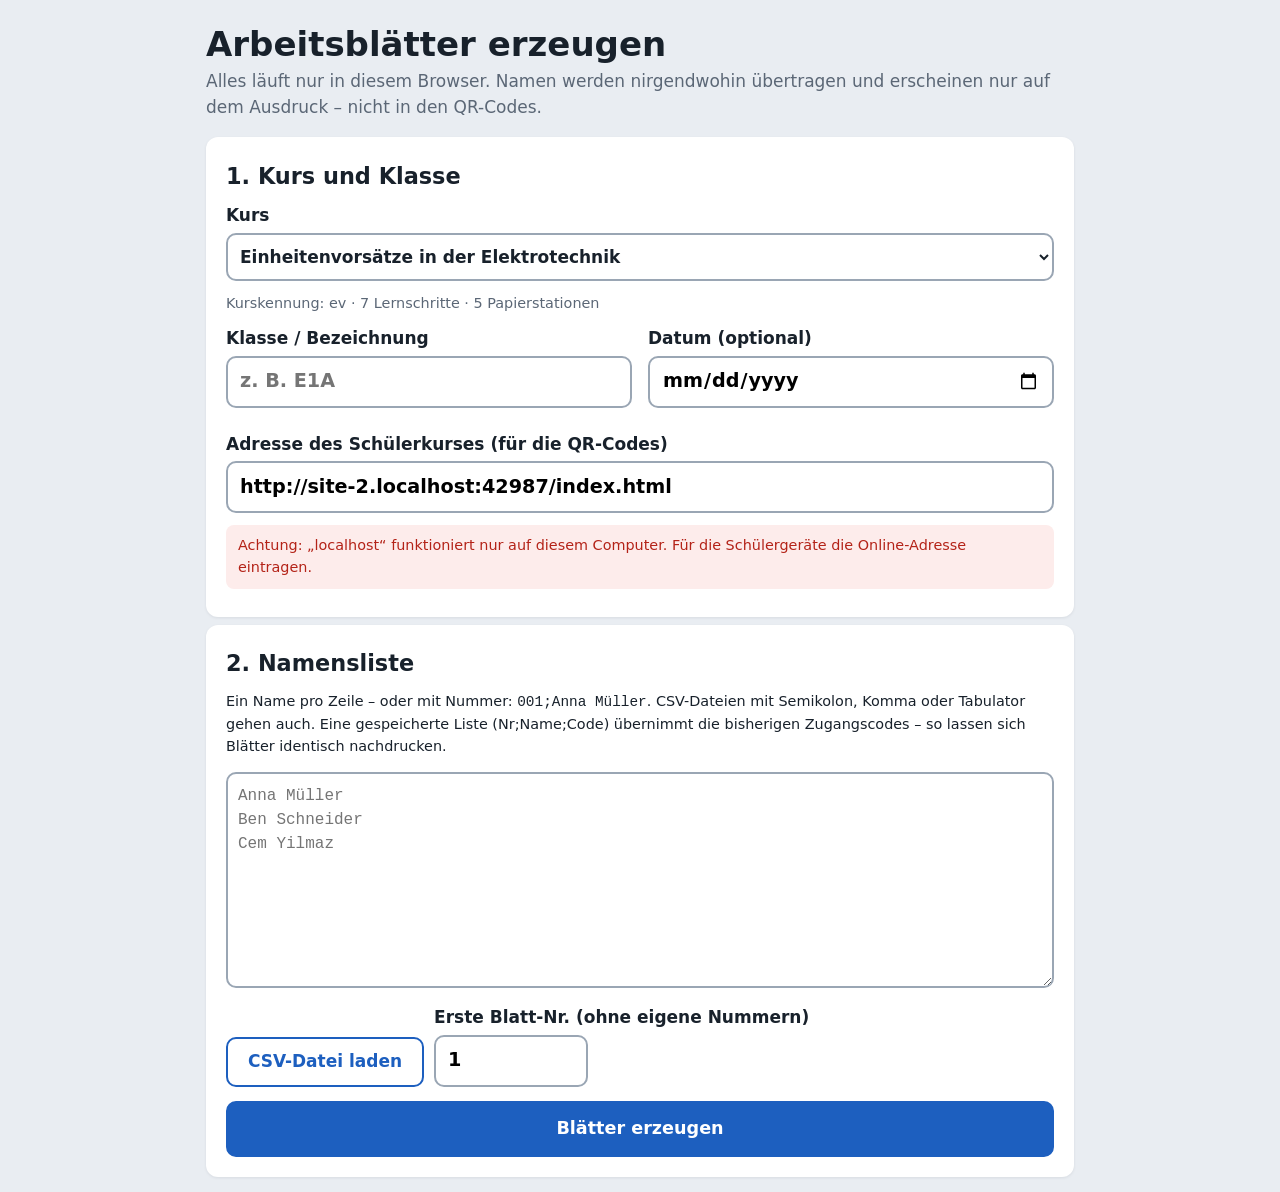
==== lehrer.html @ 8e154f59 "E-Learning-Kurs Einheitenvorsätze mit QR-Arbeitsblättern Schülerkurs (7 Schritte, 5 Papierstationen," ====
<!doctype html>
<html lang="de">
<head>
  <meta charset="utf-8">
  <meta name="viewport" content="width=device-width, initial-scale=1">
  <meta name="referrer" content="no-referrer">
  <meta name="robots" content="noindex">
  <title>Lehrerwerkzeug – Arbeitsblätter erzeugen</title>
  <link rel="stylesheet" href="styles.css">
  <link rel="stylesheet" href="arbeitsblatt.css">
</head>
<body class="lehrer">
  <div class="no-print lehrer-ui">
    <header class="lehrer-kopf">
      <h1>Arbeitsblätter erzeugen</h1>
      <p>Alles läuft nur in diesem Browser. Namen werden nirgendwohin übertragen und erscheinen nur auf dem Ausdruck – nicht in den QR-Codes.</p>
    </header>

    <section class="karte">
      <h2>1. Kurs und Klasse</h2>
      <label class="feld">Kurs
        <select id="kurs" class="auswahl"></select>
      </label>
      <div class="klein grau" id="kurs-info"></div>
      <div class="zwei-spalten">
        <label class="feld">Klasse / Bezeichnung<input id="klasse" placeholder="z. B. E1A"></label>
        <label class="feld">Datum (optional)<input id="datum" type="date"></label>
      </div>
      <label class="feld">Adresse des Schülerkurses (für die QR-Codes)
        <input id="basis" spellcheck="false">
      </label>
      <div id="basis-hinweis" class="klein"></div>
    </section>

    <section class="karte">
      <h2>2. Namensliste</h2>
      <p class="klein">Ein Name pro Zeile – oder mit Nummer: <code>001;Anna Müller</code>. CSV-Dateien mit Semikolon, Komma oder Tabulator gehen auch.
        Eine gespeicherte Liste (Nr;Name;Code) übernimmt die bisherigen Zugangscodes – so lassen sich Blätter identisch nachdrucken.</p>
      <textarea id="namen" rows="8" placeholder="Anna Müller&#10;Ben Schneider&#10;Cem Yilmaz"></textarea>
      <div class="zeile-knoepfe">
        <label class="btn datei-btn">CSV-Datei laden<input id="datei" type="file" accept=".csv,.txt,text/csv,text/plain"></label>
        <label class="feld inline">Erste Blatt-Nr. (ohne eigene Nummern)<input id="start" type="number" min="1" max="999" value="1"></label>
      </div>
      <button class="btn primaer gross" id="erzeugen" type="button">Blätter erzeugen</button>
      <div id="meldungen"></div>
    </section>

    <section class="karte" id="ergebnis" hidden>
      <h2>3. Prüfen, speichern, drucken</h2>
      <div class="zeile-knoepfe">
        <button class="btn primaer" id="drucken" type="button">🖨 Alle Blätter drucken</button>
        <button class="btn" id="liste-drucken" type="button">Klassenliste drucken</button>
        <button class="btn" id="csv" type="button">Liste mit Codes speichern (CSV)</button>
      </div>
      <p class="klein grau">Tipp: Die CSV-Liste aufbewahren. Sie ordnet Blatt-Nr. und Namen zu und kann auf der Prüfseite geladen werden. Beim Drucken „Hintergrundgrafiken“ aktivieren, damit die Rechenkästchen erscheinen.</p>
      <div class="tabelle-wrap"><table class="liste" id="tabelle"></table></div>
    </section>
  </div>

  <div id="klassenliste" class="klassenliste"></div>
  <div id="blaetter" class="blaetter"></div>

  <script src="lib/core.js"></script>
  <script src="lib/qrcode.js"></script>
  <!-- Kurse: weitere Kursdateien hier ergänzen -->
  <script src="kurse/einheitenvorsaetze.js"></script>
  <script src="lehrer.js"></script>
</body>
</html>
---- styles.css ----
/* Schülerkurs – Gestaltung (sachlich, mobil zuerst) */
:root {
  --bg: #f2f4f7;
  --karte: #ffffff;
  --text: #18212b;
  --grau: #5b6776;
  --linie: #d5dce5;
  --akzent: #1d5fbf;
  --akzent-dunkel: #164a96;
  --akzent-hell: #e9f1fd;
  --ok: #147a3c;
  --ok-hell: #e7f5ec;
  --falsch: #b42318;
  --falsch-hell: #fdeceb;
  --papier: #a65308;
  --papier-hell: #fff3e0;
  --wdh: #5b3cc4;
  --wdh-hell: #f1edfd;
  --radius: 12px;
}
* { box-sizing: border-box; }
html { -webkit-text-size-adjust: 100%; }
body {
  margin: 0;
  background: var(--bg);
  color: var(--text);
  font: 17px/1.5 system-ui, -apple-system, "Segoe UI", Roboto, "Helvetica Neue", Arial, sans-serif;
}
#app { max-width: 760px; margin: 0 auto; padding: 0 16px 48px; }
h1, h2 { line-height: 1.25; margin: 0.2em 0 0.6em; }
h2 { font-size: 1.4rem; }
sup { font-size: 0.7em; line-height: 0; }
kbd {
  display: inline-block; min-width: 1.7em; padding: 1px 6px; text-align: center;
  border: 1px solid #9aa6b4; border-bottom-width: 3px; border-radius: 6px;
  background: #fff; font: 600 0.9em/1.4 system-ui, sans-serif; color: var(--text);
}
.klein { font-size: 0.9rem; }
.grau { color: var(--grau); }

/* Kopf und Fortschritt */
.kopf { position: sticky; top: 0; z-index: 5; background: var(--bg); padding: 10px 0 8px; }
.kopf-zeile { display: flex; align-items: center; justify-content: space-between; gap: 8px; }
.kopf-titel { display: flex; flex-direction: column; line-height: 1.2; }
.kopf-titel .kurs { font-weight: 700; }
.kopf-titel .blatt { color: var(--grau); font-size: 0.9rem; }
.fortschritt-info { display: flex; justify-content: space-between; margin: 8px 0 4px; font-size: 0.95rem; font-weight: 600; }
.papierzahl { color: var(--papier); white-space: nowrap; }
.fortschritt { display: flex; gap: 3px; }
.fortschritt .seg { flex: 1; height: 10px; border-radius: 3px; background: #d9dfe7; }
.fortschritt .seg.papier { background: #f0d9b5; }
.fortschritt .seg.fertig { background: var(--akzent); }
.fortschritt .seg.papier.fertig { background: var(--papier); }
.fortschritt .seg.aktuell { background: #fff; box-shadow: inset 0 0 0 2px var(--akzent); }
.fortschritt .seg.papier.aktuell { box-shadow: inset 0 0 0 2px var(--papier); }

/* Karten */
.karte {
  background: var(--karte); border-radius: var(--radius); padding: 20px;
  box-shadow: 0 1px 3px rgba(16, 24, 40, .08); margin-top: 8px;
}
.karte.papier-karte { border-top: 6px solid var(--papier); }
.badge {
  display: inline-block; font-size: 0.85rem; font-weight: 700; letter-spacing: .02em;
  padding: 3px 10px; border-radius: 99px; background: var(--akzent-hell); color: var(--akzent-dunkel);
}
.badge.papier { background: var(--papier-hell); color: var(--papier); }
.badge.wdh { background: var(--wdh-hell); color: var(--wdh); }
.badge.check { background: #e8ecf1; color: #273444; }
.badge.ok { background: var(--ok-hell); color: var(--ok); }

.erklaerung p { margin: 0.4em 0 0.8em; }
.bsp {
  background: #f6f8fb; border-left: 4px solid #9aa6b4; padding: 10px 14px; border-radius: 6px;
  margin: 10px 0; font-variant-numeric: tabular-nums;
}
.bsp.gross { font-size: 1.25rem; font-weight: 600; line-height: 1.7; }
.merke { background: var(--akzent-hell); border-left: 4px solid var(--akzent); padding: 10px 14px; border-radius: 6px; margin: 10px 0; }
.warn { background: var(--falsch-hell); border-left: 4px solid var(--falsch); padding: 10px 14px; border-radius: 6px; margin: 10px 0; }
.tab { border-collapse: collapse; margin: 10px 0; width: 100%; }
.tab td { padding: 6px 8px; border-bottom: 1px solid var(--linie); vertical-align: top; }
.tab td.klein { color: var(--grau); }
.papier-teil { margin-top: 28px; padding-top: 14px; border-top: 5px solid var(--papier); }
.papier-teil h3 { margin: 8px 0; font-size: 1.2rem; }
.papier-anleitung { background: var(--papier-hell); border-radius: 8px; padding: 8px 12px; margin-bottom: 8px; }
.papier-anleitung ol { margin: 4px 0; padding-left: 1.3em; }

/* Stufenleiter */
.leiter { margin: 12px 0; }
.leiter-reihe { display: flex; gap: 4px; }
.stufe {
  flex: 1; min-width: 0; display: flex; flex-direction: column; align-items: center;
  border: 2px solid #b8c6da; background: #eef3fa; border-radius: 8px; padding: 6px 0 4px;
}
.stufe .z { font-size: 1.35rem; font-weight: 700; line-height: 1.2; }
.stufe .p { font-size: 0.78rem; color: var(--grau); }
.stufe .n { font-size: 0.68rem; color: var(--grau); }
.stufe.einheit { background: #e6e9ee; border-color: #a5afbc; }
.stufe.von { background: var(--akzent); border-color: var(--akzent); color: #fff; }
.stufe.von .p, .stufe.von .n { color: #e6eefb; }
.stufe.nach { border: 3px dashed var(--akzent); background: #fff; }
.leiter-info, .leiter-pfeile { font-size: 0.85rem; color: var(--grau); text-align: center; margin-top: 4px; }
.leiter-pfeile { display: flex; justify-content: space-between; gap: 8px; font-weight: 600; color: var(--text); }

/* Aufgaben */
.aufgabe { border: 2px solid var(--linie); border-radius: var(--radius); padding: 14px; margin: 16px 0; }
.aufgabe.ist-ok { border-color: #8cc9a2; }
.aufgabe.ist-falsch { border-color: #e7a59f; }
.frage { font-weight: 600; margin-bottom: 10px; }
.mc { display: grid; gap: 8px; }
.option, .chip {
  min-height: 48px; border: 2px solid var(--linie); background: #fff; border-radius: 10px;
  padding: 8px 14px; font: inherit; color: inherit; text-align: left; cursor: pointer;
}
.option.gewaehlt, .chip.gewaehlt { border-color: var(--akzent); background: var(--akzent-hell); box-shadow: inset 0 0 0 1px var(--akzent); }
.option.richtig { border-color: var(--ok); background: var(--ok-hell); }
.option.falsch { border-color: var(--falsch); background: var(--falsch-hell); }
.option:disabled, .chip:disabled { cursor: default; color: inherit; opacity: 1; }
.chips, .vorsatzwahl { display: flex; flex-wrap: wrap; gap: 8px; }
.chip { text-align: center; min-width: 48px; }
.vorsatzwahl .chip { font-weight: 700; font-size: 1.1rem; }
.gruppe { margin: 12px 0; }
.gruppe-titel { font-size: 0.95rem; font-weight: 600; margin-bottom: 6px; }

.num-zeile { display: flex; flex-wrap: wrap; align-items: center; gap: 8px; margin: 6px 0; font-size: 1.15rem; }
.num-zeile .vor, .num-zeile .nach { font-weight: 600; }
.feldgruppe { display: inline-flex; align-items: center; gap: 8px; flex-wrap: wrap; }
.mit-hoch .feldgruppe { flex-wrap: nowrap; }
.eingabe {
  font: inherit; font-size: 1.2rem; width: 9.5em; min-height: 50px; padding: 6px 10px;
  border: 2px solid #9aa6b4; border-radius: 10px; background: #fff; color: var(--text);
}
.eingabe.mittel { width: 5.5em; }
.num-zeile.mit-hoch { margin-top: 14px; }
.eingabe.hoch { width: 4.2em; font-size: 1rem; min-height: 42px; position: relative; top: -0.8em; margin-left: -6px; }
.eingabe:focus, .auswahl:focus, .option:focus-visible, .chip:focus-visible, .btn:focus-visible { outline: 3px solid #8fb6f0; outline-offset: 1px; }
.eingabe:disabled { background: #f5f7fa; color: var(--text); -webkit-text-fill-color: var(--text); }

.match { display: grid; gap: 10px; }
.match-zeile { display: grid; grid-template-columns: 1fr 1fr; gap: 10px; align-items: center; padding: 6px; border-radius: 8px; }
.match-zeile .links { font-weight: 600; }
.match-zeile.richtig { background: var(--ok-hell); }
.match-zeile.falsch { background: var(--falsch-hell); }
.auswahl { font: inherit; min-height: 48px; width: 100%; padding: 6px 8px; border: 2px solid #9aa6b4; border-radius: 10px; background: #fff; color: var(--text); }

.tr-display {
  font-family: "Consolas", "Courier New", monospace; font-size: 1.5rem; background: #d9e2cf; color: #1d2a12;
  display: inline-block; padding: 6px 16px; border-radius: 6px; margin: 8px 0; border: 2px solid #8a9a7a;
}
.papierhaken { display: flex; gap: 10px; align-items: flex-start; margin: 12px 0 4px; padding: 10px; background: var(--papier-hell); border-radius: 8px; cursor: pointer; }
.papierhaken input { width: 26px; height: 26px; flex: none; margin: 0; accent-color: var(--papier); }

.meldung { color: var(--falsch); font-weight: 600; min-height: 0.5em; margin: 6px 0; }
.fb { margin-top: 12px; padding: 12px 14px; border-radius: 10px; }
.fb.ok { background: var(--ok-hell); color: #0e4f28; }
.fb.ok b { color: var(--ok); }
.fb.falsch { background: var(--falsch-hell); }
.fb.falsch > b { color: var(--falsch); }
.fb .erkl { font-size: 0.92rem; }
.fb .loesung { margin: 8px 0; padding: 8px 10px; background: #fff; border-radius: 8px; }
.tipp { margin: 8px 0; }
.tipp summary { cursor: pointer; color: var(--akzent); font-weight: 600; min-height: 32px; }
.bereiche li { font-weight: 600; margin: 4px 0; }
.check-review { margin-top: 16px; }
.check-review summary { cursor: pointer; font-weight: 600; color: var(--akzent); min-height: 40px; }
.review { border-top: 1px solid var(--linie); padding: 10px 0; }
.review .loesung { font-size: 0.95rem; color: #24313f; }

/* Knöpfe */
.btn {
  font: inherit; font-weight: 600; min-height: 48px; padding: 10px 20px; border-radius: 10px;
  border: 2px solid var(--akzent); background: #fff; color: var(--akzent); cursor: pointer;
}
.btn.primaer { background: var(--akzent); color: #fff; }
.btn.primaer:hover { background: var(--akzent-dunkel); }
.btn.gross { width: 100%; font-size: 1.1rem; min-height: 56px; }
.btn:disabled { background: #c9d1db; border-color: #c9d1db; color: #fff; cursor: not-allowed; }
.btn.klein-btn { min-height: 44px; padding: 6px 12px; font-size: 0.95rem; }
.btn.gefahr { border-color: var(--falsch); color: var(--falsch); }
.btn.hell { border-color: #fff; background: transparent; color: #fff; }
.aufgabe > .btn { margin-top: 6px; }
.weiter-leiste { margin-top: 20px; text-align: center; }
.weiter-leiste .klein { margin-top: 6px; }

/* Video */
.video { margin: 12px 0; border-radius: 10px; overflow: hidden; background: #1f2732; color: #fff; }
.video-platzhalter { padding: 20px; text-align: center; display: grid; gap: 10px; justify-items: center; }
.video-platzhalter .grau { color: #c3ccd7; }
.video-titel { font-weight: 700; font-size: 1.1rem; }
.video.geladen { aspect-ratio: 16 / 9; }
.video iframe { width: 100%; height: 100%; border: 0; display: block; }

/* Start */
.start { margin-top: 24px; }
.feld { display: block; margin: 12px 0; font-weight: 600; }
.feld input { display: block; width: 100%; margin-top: 4px; font: inherit; font-size: 1.2rem; min-height: 52px; padding: 8px 12px; border: 2px solid #9aa6b4; border-radius: 10px; }
.hinweis { padding: 10px 12px; border-radius: 8px; margin: 8px 0; }
.hinweis.falsch { background: var(--falsch-hell); color: var(--falsch); }

/* Übersicht */
.overlay { position: fixed; inset: 0; background: rgba(15, 23, 32, .55); z-index: 20; display: flex; justify-content: center; align-items: flex-start; padding: 16px; overflow-y: auto; }
.panel { background: #fff; color: var(--text); border-radius: var(--radius); padding: 20px; max-width: 560px; width: 100%; }
.uebersicht { list-style: none; padding: 0; margin: 0 0 12px; }
.uebersicht li { padding: 6px 4px; border-bottom: 1px solid var(--linie); display: flex; gap: 8px; }
.uebersicht li .st { width: 1.4em; flex: none; font-weight: 700; color: var(--ok); }
.uebersicht li.aktuell { font-weight: 700; }
.uebersicht li.aktuell .st { color: var(--akzent); }
.uebersicht li:not(.erledigt):not(.aktuell) { color: var(--grau); }
.panel-knoepfe { display: flex; flex-wrap: wrap; gap: 10px; justify-content: space-between; }

/* Erfolgsbildschirm */
body.erfolg-modus { background: #147a3c; }
.erfolg { color: #fff; text-align: center; padding: 24px 0 32px; }
.erfolg .haken { width: min(62vw, 280px); margin: 0 auto 12px; }
.erfolg .haken svg { width: 100%; height: auto; display: block; }
.erfolg h1 { font-size: clamp(1.5rem, 6vw, 2.4rem); letter-spacing: .02em; margin: 0.2em 0; }
.erfolg-kurs { font-size: 1.15rem; opacity: .95; margin-bottom: 16px; }
.erfolg-daten { display: grid; grid-template-columns: auto auto; gap: 4px 16px; justify-content: center; text-align: left; margin: 0 auto 20px; font-size: 1.05rem; }
.erfolg-daten dt { opacity: .9; }
.erfolg-daten dd { margin: 0; font-weight: 700; }
.code-titel { font-weight: 600; text-transform: uppercase; letter-spacing: .08em; }
.code {
  display: inline-block; background: #fff; color: #0c2d18; border-radius: 12px; padding: 10px 24px; margin: 6px 0 12px;
  font: 700 clamp(2rem, 10vw, 3.4rem)/1.2 "Consolas", "Courier New", monospace; letter-spacing: .08em;
}
.erfolg-text { max-width: 30em; margin: 0 auto 16px; font-size: 1.05rem; }
.erfolg-qr .qr { width: 170px; margin: 0 auto 4px; background: #fff; padding: 6px; border-radius: 8px; }
.erfolg-qr svg { display: block; width: 100%; height: auto; }
.erfolg-unten { margin-top: 20px; }

@media (max-width: 480px) {
  body { font-size: 16px; }
  .karte { padding: 14px; }
  .stufe .n { display: none; }
  .stufe .z { font-size: 1.1rem; }
  .stufe .p { font-size: 0.66rem; }
  .match-zeile { grid-template-columns: 1fr; gap: 4px; }
  .leiter-pfeile { font-size: 0.75rem; }
}
@media (prefers-reduced-motion: reduce) { * { scroll-behavior: auto !important; } }

/* Prüfseite */
.code-eingabe { font-family: "Consolas", "Courier New", monospace !important; font-size: 1.8rem !important; letter-spacing: .12em; text-transform: uppercase; }
.pruef-ergebnis { margin-top: 16px; border-radius: var(--radius); padding: 14px 16px; border: 3px solid; }
.pruef-ergebnis.gueltig { border-color: var(--ok); background: var(--ok-hell); }
.pruef-ergebnis.ungueltig { border-color: var(--falsch); background: var(--falsch-hell); }
.pruef-status { font-size: 1.4rem; font-weight: 800; }
.gueltig .pruef-status { color: var(--ok); }
.ungueltig .pruef-status { color: var(--falsch); }
.pruef-daten { display: grid; grid-template-columns: auto 1fr; gap: 6px 16px; margin: 12px 0 0; }
.pruef-daten dt { color: var(--grau); }
.pruef-daten dd { margin: 0; font-weight: 700; }
.pruef-daten dd.gross { font-size: 1.4rem; }
.mono { font-family: "Consolas", "Courier New", monospace; letter-spacing: .05em; }
.abgleich { margin-top: 8px; padding: 8px 12px; border-radius: 8px; font-weight: 700; }
.abgleich.ok { background: #fff; color: var(--ok); }
.abgleich.falsch { background: var(--falsch); color: #fff; }
details.karte summary { cursor: pointer; min-height: 32px; }
.datei-btn { display: inline-flex; align-items: center; }
.datei-btn input { display: none; }
---- arbeitsblatt.css ----
/* Lehrerwerkzeug und A4-Arbeitsblätter (Schwarz-Weiß-tauglich) */

/* ---------- Bildschirm: Lehreroberfläche ---------- */
body.lehrer { background: #e9edf2; }
.lehrer-ui { max-width: 900px; margin: 0 auto; padding: 16px; }
.lehrer-kopf h1 { margin-bottom: 4px; }
.lehrer-kopf p { margin-top: 0; color: var(--grau); }
.lehrer textarea {
  width: 100%; font: 1rem/1.5 "Consolas", "Courier New", monospace; padding: 10px;
  border: 2px solid #9aa6b4; border-radius: 10px; resize: vertical;
}
.zwei-spalten { display: grid; grid-template-columns: 1fr 1fr; gap: 0 16px; }
.zeile-knoepfe { display: flex; flex-wrap: wrap; gap: 10px; align-items: flex-end; margin: 10px 0 14px; }
.feld.inline { margin: 0; }
.feld.inline input { width: 8em; }
.feld .auswahl { margin-top: 4px; }
.datei-btn { display: inline-flex; align-items: center; }
.datei-btn input { display: none; }
.hinweis.ok { background: var(--ok-hell); color: var(--ok); }
.tabelle-wrap { overflow-x: auto; }
table.liste { border-collapse: collapse; width: 100%; font-size: 0.95rem; }
table.liste th, table.liste td { border-bottom: 1px solid var(--linie); padding: 6px 8px; text-align: left; }
table.liste td.link { font-size: 0.8rem; word-break: break-all; }
.mono { font-family: "Consolas", "Courier New", monospace; letter-spacing: .05em; }
@media (max-width: 600px) { .zwei-spalten { grid-template-columns: 1fr; } }

/* Vorschau der Blätter am Bildschirm */
.blaetter { display: flex; flex-direction: column; align-items: center; gap: 16px; padding: 16px 0 40px; }
.klassenliste { display: none; }
.blaetter:empty { display: none; }

/* ---------- Das Blatt ---------- */
.blatt {
  width: 210mm; height: 297mm; padding: 10mm 12mm 8mm; background: #fff; color: #000;
  box-shadow: 0 2px 10px rgba(0, 0, 0, .15); display: flex; flex-direction: column;
  font: 10pt/1.35 Arial, "Helvetica Neue", Helvetica, sans-serif; overflow: hidden; position: relative;
}
.blatt sup { font-size: 0.7em; }
.blatt-kopf { display: flex; gap: 6mm; align-items: flex-start; border-bottom: 0.6mm solid #000; padding-bottom: 2mm; }
.kopf-links { flex: 1; }
.blatt-titel { font-size: 15pt; font-weight: 700; }
.blatt-unter { font-size: 9pt; margin-bottom: 0.5mm; }
.angaben { border-collapse: collapse; width: 100%; }
.angaben th { text-align: left; font-weight: 400; font-size: 8.5pt; width: 22mm; padding: 0.8mm 2mm 0.4mm 0; vertical-align: bottom; }
.angaben td { border-bottom: 0.3mm solid #000; padding: 0.8mm 2mm 0.4mm; font-size: 11pt; vertical-align: bottom; }
.angaben td.name { font-size: 13pt; font-weight: 700; }
.angaben td.gross { font-size: 13pt; font-weight: 700; }
.qr-box { width: 31mm; text-align: center; font-size: 7.5pt; }
.qr-box svg { width: 31mm; height: 31mm; display: block; }
.anleitung { font-size: 8.5pt; line-height: 1.3; margin: 1.8mm 0 0.5mm; }
.anleitung .ohne-qr { display: block; font-size: 7.5pt; color: #333; margin-top: 0.8mm; word-break: break-all; }

.station { border: 0.35mm solid #000; border-radius: 1.5mm; margin-top: 1.8mm; padding: 1.2mm 2.5mm 1.6mm; page-break-inside: avoid; }
.st-kopf { display: flex; align-items: baseline; gap: 3mm; margin-bottom: 0.6mm; }
.st-nr { font-weight: 700; background: #000; color: #fff; padding: 0.3mm 2mm; border-radius: 1mm; font-size: 9pt;
  -webkit-print-color-adjust: exact; print-color-adjust: exact; }
.st-titel { font-weight: 700; flex: 1; }
.st-haken { font-size: 8pt; }
.st-aufgabe { font-size: 10.5pt; }
.st-aufgabe .luecke { display: inline-block; width: 30mm; border-bottom: 0.3mm solid #000; height: 1.1em; vertical-align: bottom; }
.st-aufgabe .luecke.kurz { width: 8mm; }
.st-aufgabe .luecke.lang { width: 60mm; }
.st-platz {
  margin-top: 1mm; border: 0.2mm solid #999; position: relative;
  background-image: linear-gradient(#cfcfcf 0.15mm, transparent 0.15mm), linear-gradient(90deg, #cfcfcf 0.15mm, transparent 0.15mm);
  background-size: 5mm 5mm; -webkit-print-color-adjust: exact; print-color-adjust: exact;
}
.st-platz span { position: absolute; left: 1mm; top: 0.3mm; font-size: 7pt; color: #555; background: #fff; padding: 0 1mm; }
.leiter-blatt { border-collapse: collapse; width: 100%; margin: 1mm 0 1.5mm; table-layout: fixed; }
.leiter-blatt th { font-size: 8pt; font-weight: 400; text-align: left; width: 16mm; }
.leiter-blatt td { border: 0.3mm solid #000; height: 6.5mm; text-align: center; font-size: 9pt; }
.leiter-blatt td.fix { background: #e6e6e6; -webkit-print-color-adjust: exact; print-color-adjust: exact; }

.abschluss { margin-top: auto; border: 0.6mm solid #000; border-radius: 1.5mm; padding: 2mm 3mm; display: flex; align-items: center; gap: 5mm; flex-wrap: wrap; }
.abschluss-titel { font-weight: 700; font-size: 11pt; }
.abschluss-titel span { display: block; font-weight: 400; font-size: 7.5pt; }
.code-kaesten { display: flex; align-items: center; gap: 1.2mm; }
.code-kaesten span { width: 8.5mm; height: 9.5mm; border: 0.35mm solid #000; display: inline-block; }
.code-kaesten b { font-size: 14pt; padding: 0 1mm; }
.kontrolle { font-size: 8.5pt; margin-left: auto; }
.blatt-fuss { font-size: 7pt; color: #444; text-align: right; margin-top: 1.5mm; }

/* Station „Verbinden“ */
.verbinden { display: flex; justify-content: space-between; margin: 1.5mm 6mm 0.5mm; }
.vb-spalte { display: flex; flex-direction: column; justify-content: space-around; gap: 1.2mm; }
.vb-item { display: flex; align-items: center; gap: 2.5mm; font-size: 10.5pt; min-height: 5.6mm; }
.vb-spalte.links .vb-item { justify-content: flex-end; }
.punkt { width: 2.4mm; height: 2.4mm; border-radius: 50%; background: #000; display: inline-block; flex: none;
  -webkit-print-color-adjust: exact; print-color-adjust: exact; }

/* Klassenliste */
.liste-blatt { display: block; }
.liste-blatt h1 { font-size: 15pt; margin: 0 0 2mm; }
.liste-blatt table.liste th, .liste-blatt table.liste td { border: 0.3mm solid #000; padding: 2mm; font-size: 10pt; }
.liste-blatt table.liste td:nth-child(4) { width: 40mm; }
.liste-blatt table.liste td:nth-child(5) { width: 16mm; }
.liste-blatt .blatt-fuss { position: absolute; bottom: 8mm; right: 12mm; }

/* ---------- Druck ---------- */
@page { size: A4 portrait; margin: 0; }
@media print {
  html, body, body.lehrer { background: #fff !important; margin: 0; padding: 0; }
  .no-print { display: none !important; }
  .blaetter { display: block; padding: 0; gap: 0; }
  .blatt { box-shadow: none; height: 296.5mm; break-after: page; page-break-after: always; }
  .blatt:last-child { break-after: auto; page-break-after: auto; }
  body.druck-liste .blaetter { display: none; }
  body.druck-liste .klassenliste { display: block; }
  body.druck-blaetter .klassenliste { display: none; }
}
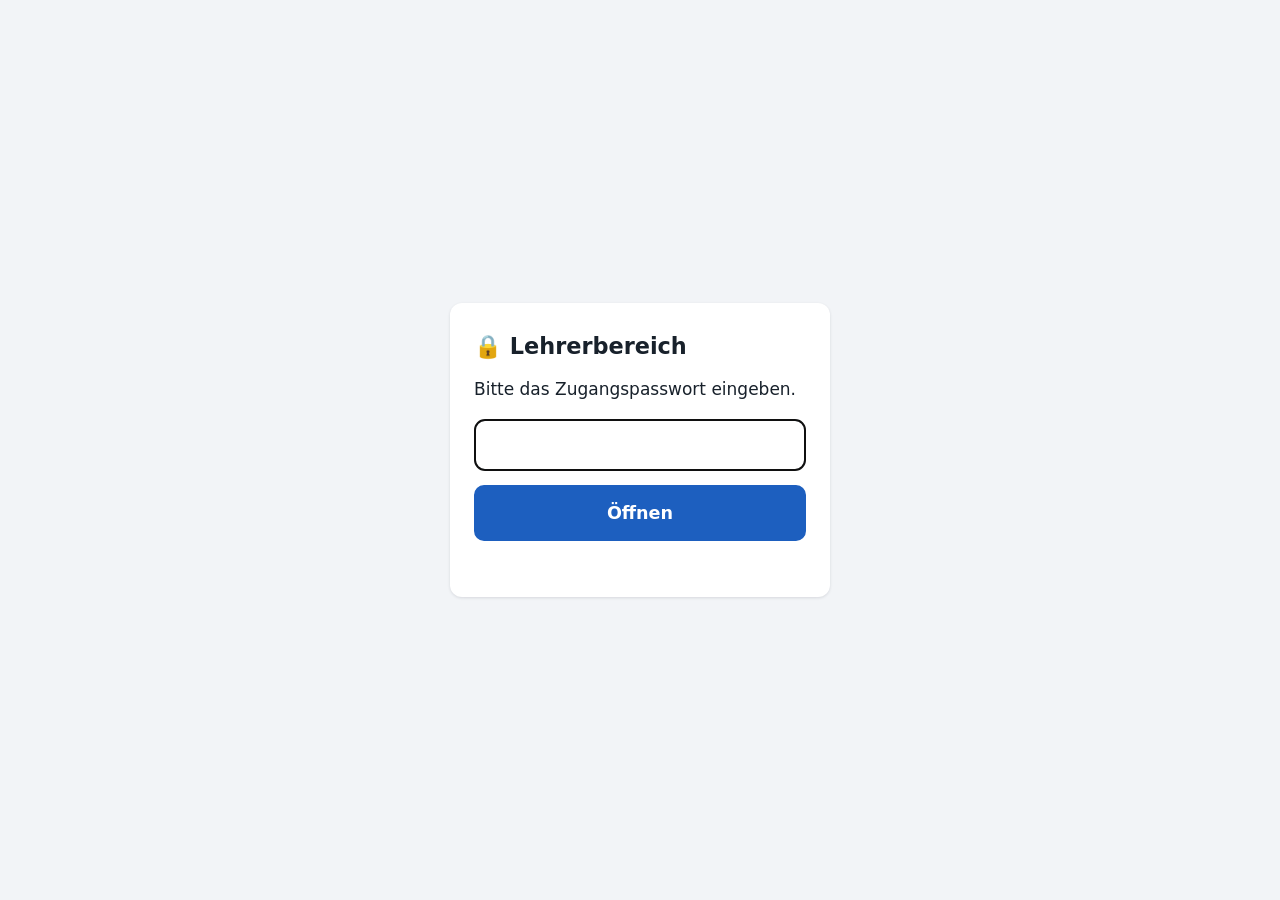
==== commit cff48abc: "Feedback-Frage, Passwortschutz für Lehrerseiten, kein Prüfseiten-Link für Schüler - Feedback-Bildsch" ====
--- a/lehrer.html
+++ b/lehrer.html
@@ -7,6 +7,7 @@
   <meta name="robots" content="noindex">
   <title>Lehrerwerkzeug – Arbeitsblätter erzeugen</title>
   <link rel="stylesheet" href="styles.css">
+  <script src="lib/zugang.js"></script>
   <link rel="stylesheet" href="arbeitsblatt.css">
 </head>
 <body class="lehrer">
--- a/styles.css
+++ b/styles.css
@@ -258,3 +258,12 @@
 details.karte summary { cursor: pointer; min-height: 32px; }
 .datei-btn { display: inline-flex; align-items: center; }
 .datei-btn input { display: none; }
+
+/* Passwortsperre (Lehrerseiten) */
+html.gesperrt body > *:not(.zugang) { display: none !important; }
+.zugang { min-height: 100vh; display: flex; align-items: center; justify-content: center; padding: 16px; background: var(--bg); }
+.zugang-box { background: #fff; border-radius: var(--radius); padding: 24px; width: 100%; max-width: 380px; box-shadow: 0 1px 3px rgba(16, 24, 40, .12); }
+.zugang-box h1 { font-size: 1.4rem; }
+.zugang-pw { display: block; width: 100%; font: inherit; font-size: 1.2rem; min-height: 52px; padding: 8px 12px; margin: 8px 0 14px; border: 2px solid #9aa6b4; border-radius: 10px; }
+.zugang-meldung { color: var(--falsch); font-weight: 600; min-height: 1.4em; margin-top: 8px; }
+@media print { html.gesperrt body > * { display: none !important; } }
--- a/arbeitsblatt.css
+++ b/arbeitsblatt.css
@@ -80,10 +80,18 @@
 .kontrolle { font-size: 8.5pt; margin-left: auto; }
 .blatt-fuss { font-size: 7pt; color: #444; text-align: right; margin-top: 1.5mm; }
 
+/* Feedback-Feld */
+.feedback-box { border: 0.35mm solid #000; border-radius: 1.5mm; margin-top: 1.8mm; padding: 0.8mm 2.5mm 1.6mm; }
+.fb-titel { font-weight: 700; margin-bottom: 0.8mm; }
+.fb-zeile { display: flex; align-items: flex-end; gap: 2mm; font-size: 9.5pt; margin-top: 0.8mm; }
+.fb-skala { display: inline-flex; align-items: center; gap: 1.5mm; margin-left: auto; font-size: 8.5pt; }
+.fb-skala .kasten { width: 5.5mm; height: 5.5mm; border: 0.3mm solid #000; display: inline-flex; align-items: center; justify-content: center; font-size: 7pt; }
+.fb-linie { flex: 1; border-bottom: 0.3mm solid #000; height: 6mm; }
+
 /* Station „Verbinden“ */
 .verbinden { display: flex; justify-content: space-between; margin: 1.5mm 6mm 0.5mm; }
-.vb-spalte { display: flex; flex-direction: column; justify-content: space-around; gap: 1.2mm; }
-.vb-item { display: flex; align-items: center; gap: 2.5mm; font-size: 10.5pt; min-height: 5.6mm; }
+.vb-spalte { display: flex; flex-direction: column; justify-content: space-around; gap: 0.4mm; }
+.vb-item { display: flex; align-items: center; gap: 2.5mm; font-size: 10.5pt; min-height: 5.2mm; }
 .vb-spalte.links .vb-item { justify-content: flex-end; }
 .punkt { width: 2.4mm; height: 2.4mm; border-radius: 50%; background: #000; display: inline-block; flex: none;
   -webkit-print-color-adjust: exact; print-color-adjust: exact; }
